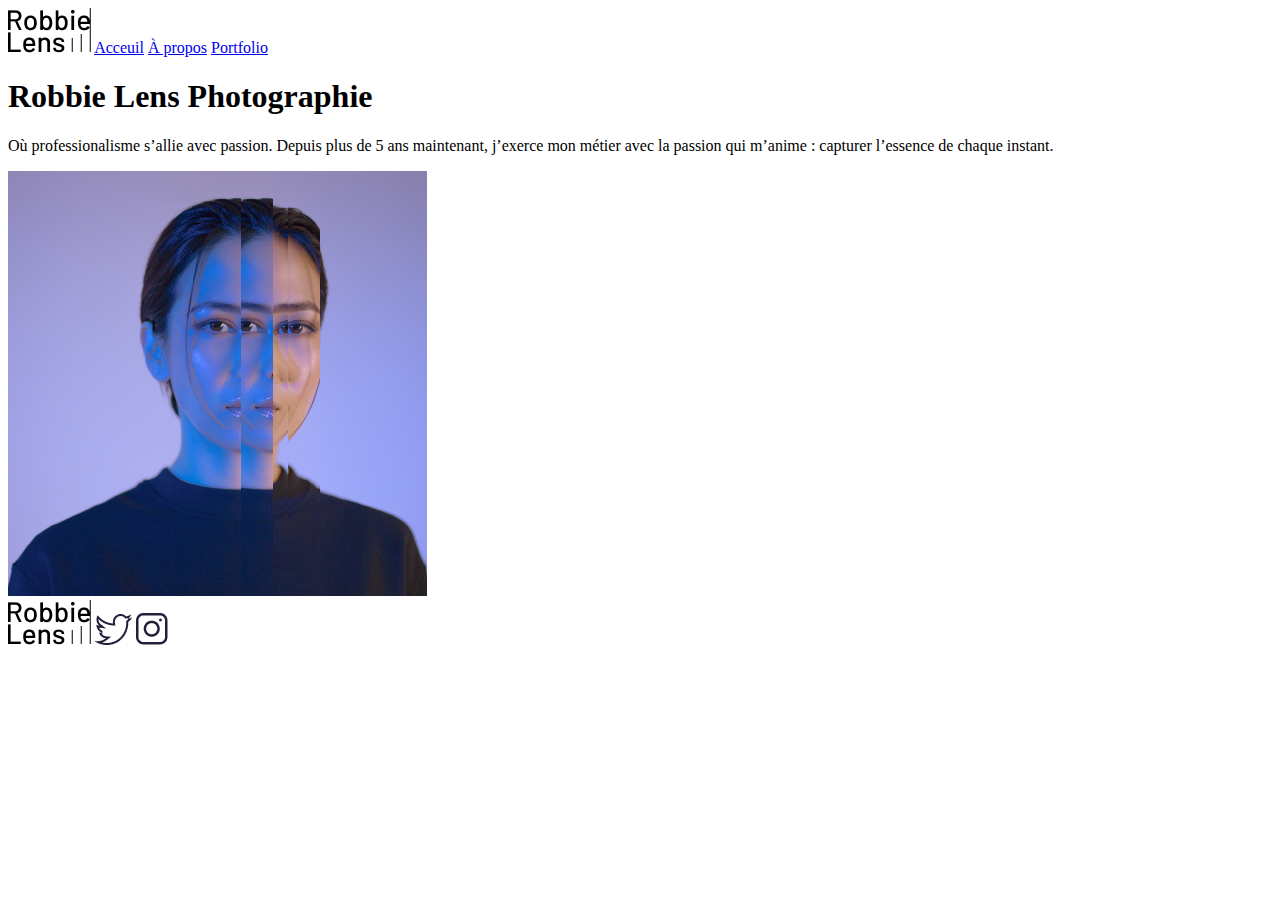
==== Cours/HTML_CSS/index.html @ 067bc3b7 "~Versioning 1.0~" ====
<!DOCTYPE html>
<html lang="fr">
<head>
    <meta charset="UTF-8">
    <meta http-equiv="X-UA-Compatible" content="IE=edge">
    <meta name="viewport" content="width=device-width, initial-scale=1.0">
    <title>Acceuil - Robbie Lens Photographie</title>
</head>
<body>

    <!-- Un commentaire easy -->
    <header>
        <a href="index.html"><img src="images/logo.png" alt="Logo"></a>
        <a href="index.html">Acceuil</a>
        <a href="a-propos.html">À propos</a>
        <a href="portfolio.html">Portfolio</a>
        <h1>Robbie Lens Photographie</h1>
        <p>Où professionalisme s’allie avec passion. Depuis plus de 5 ans maintenant, j’exerce mon métier avec la passion qui m’anime : capturer l’essence de chaque instant.</p>
        <img src="images/robbie-lens.png" alt="Photo de Robbie Lens">
    </header>
    <footer>
        <a href="index.html"><img src="images/logo.png" alt="Logo"></a>
        <a href="http://twitter.com" target="_blank"><img src="images/twitter.png" alt="Logo twitter"></a>
        <a href="http://instagram.com" target="_blank"><img src="images/instagram.png" alt="Logo instagram"></a>
    </footer>
    
</body>
</html>
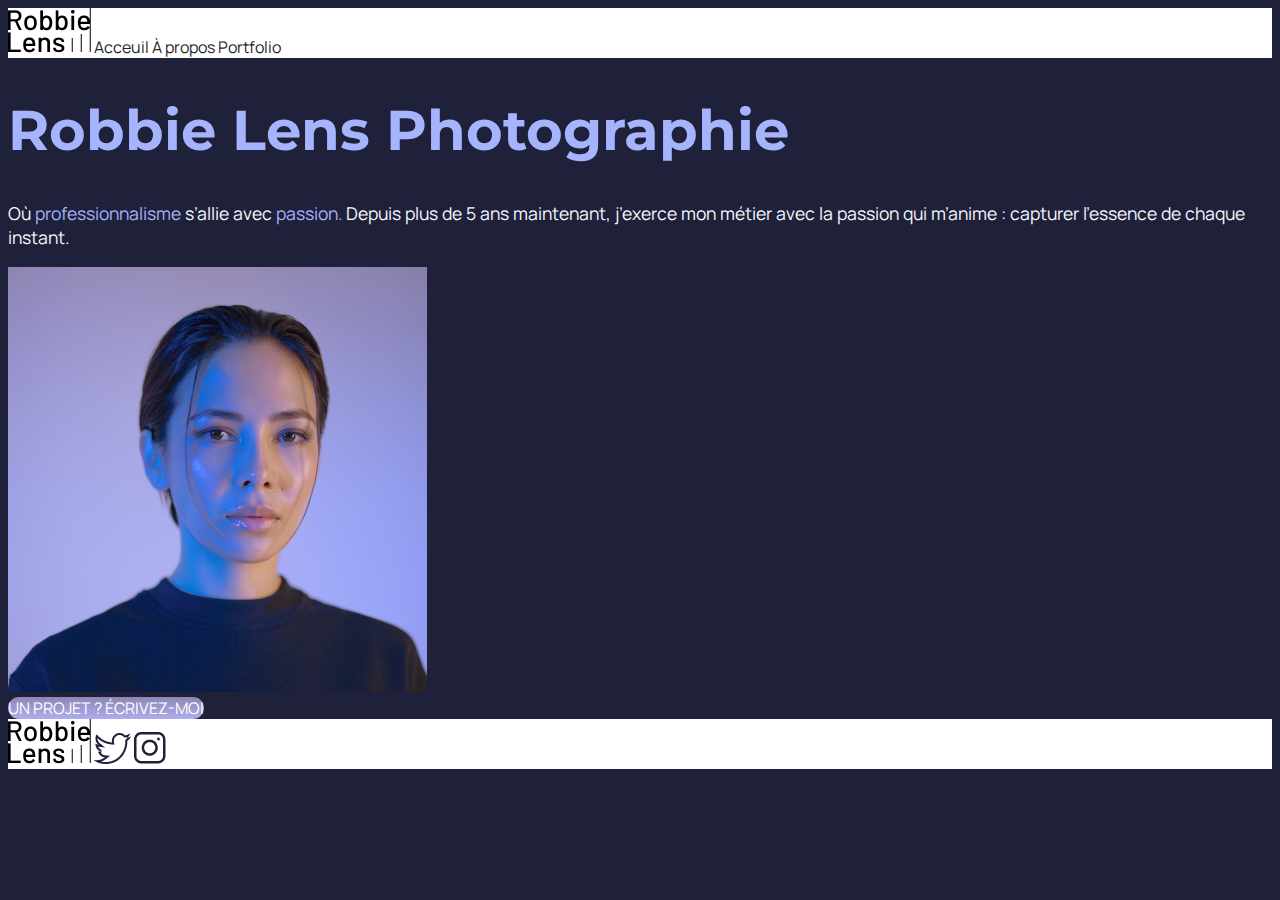
==== commit 40de11c3: "~Versioning 1.0~" ====
--- a/Cours/HTML_CSS/index.html
+++ b/Cours/HTML_CSS/index.html
@@ -4,24 +4,35 @@
     <meta charset="UTF-8">
     <meta http-equiv="X-UA-Compatible" content="IE=edge">
     <meta name="viewport" content="width=device-width, initial-scale=1.0">
+    <link rel="stylesheet" href="style.css">
+    <link rel="preconnect" href="https://fonts.googleapis.com">
+    <link rel="preconnect" href="https://fonts.gstatic.com" crossorigin>
+    <link href="https://fonts.googleapis.com/css2?family=Manrope&family=Montserrat:wght@100&display=swap" rel="stylesheet">
     <title>Acceuil - Robbie Lens Photographie</title>
 </head>
 <body>
-
+    <header>
     <!-- Un commentaire easy -->
-    <header>
-        <a href="index.html"><img src="images/logo.png" alt="Logo"></a>
-        <a href="index.html">Acceuil</a>
-        <a href="a-propos.html">À propos</a>
-        <a href="portfolio.html">Portfolio</a>
+        <div class="nav">
+            <a href="index.html"><img src="images/logo.png" alt="Logo" class="lien-icone"></a>
+            <a href="index.html">Acceuil</a>
+            <a href="a-propos.html">À propos</a>
+            <a href="portfolio.html">Portfolio</a>
+        </div>
+    </header>
         <h1>Robbie Lens Photographie</h1>
-        <p>Où professionalisme s’allie avec passion. Depuis plus de 5 ans maintenant, j’exerce mon métier avec la passion qui m’anime : capturer l’essence de chaque instant.</p>
+        <p>Où <em>professionnalisme</em> s’allie avec <em>passion.</em> Depuis plus de 5 ans maintenant, j’exerce mon métier avec la passion qui m’anime : capturer l’essence de chaque instant.</p>
         <img src="images/robbie-lens.png" alt="Photo de Robbie Lens">
-    </header>
+    <div>
+            <a href="" class="cta">UN PROJET ? ÉCRIVEZ-MOI</a>
+    </div>
     <footer>
-        <a href="index.html"><img src="images/logo.png" alt="Logo"></a>
-        <a href="http://twitter.com" target="_blank"><img src="images/twitter.png" alt="Logo twitter"></a>
-        <a href="http://instagram.com" target="_blank"><img src="images/instagram.png" alt="Logo instagram"></a>
+    <div class="footer">
+        <a href="index.html"><img src="images/logo.png" alt="Logo" class="lien-icone"></a>
+        <a href="http://twitter.com" target="_blank"><img src="images/twitter.png" alt="Logo twitter" class="lien-icone"></a>
+        <a href="http://instagram.com" target="_blank"><img src="images/instagram.png" alt="Logo instagram" class="lien-icone"></a>
+    </div>
+        
     </footer>
     
 </body>
--- a/Cours/HTML_CSS/style.css
+++ b/Cours/HTML_CSS/style.css
@@ -0,0 +1,53 @@
+body {
+    /* Ici on utilise le sélecteur body pour appliquer une police et une taille par défaut pour les éléments */
+    font-family: 'Manrope', sans-serif;
+    font-size: 1em;
+    background-color: #1F2039;
+}
+
+a{
+    color: #242424;
+    text-decoration: none;
+}
+a:hover{
+    text-decoration: underline;
+}
+
+em{
+    color: #A5B4FC;
+    font-style: normal;
+}
+h1{
+    font-size: 3.5em;
+    color: #A5B4FC;
+    font-family: 'Montserrat', sans-serif;
+}
+h2{
+    color: #F9F8FF
+}
+p, li{
+    font-size: 1.1em;
+    color: #F9F8FF;
+}
+
+.nav, .footer{
+    background-color: white;
+}
+
+.cta{
+    background: linear-gradient(#8E86B5, #ACAEED);
+    color: white;
+    border-radius: 50px;
+}
+.carre-contenu{
+    border-bottom: 1px solid #A5B4FC;
+    border-right: 1px solid #A5B4FC;
+}
+.cta:hover{
+    background: linear-gradient(#696484, #8788BA);
+    text-decoration: none;
+}
+.lien-icone:hover{
+    opacity: 0.;
+}
+
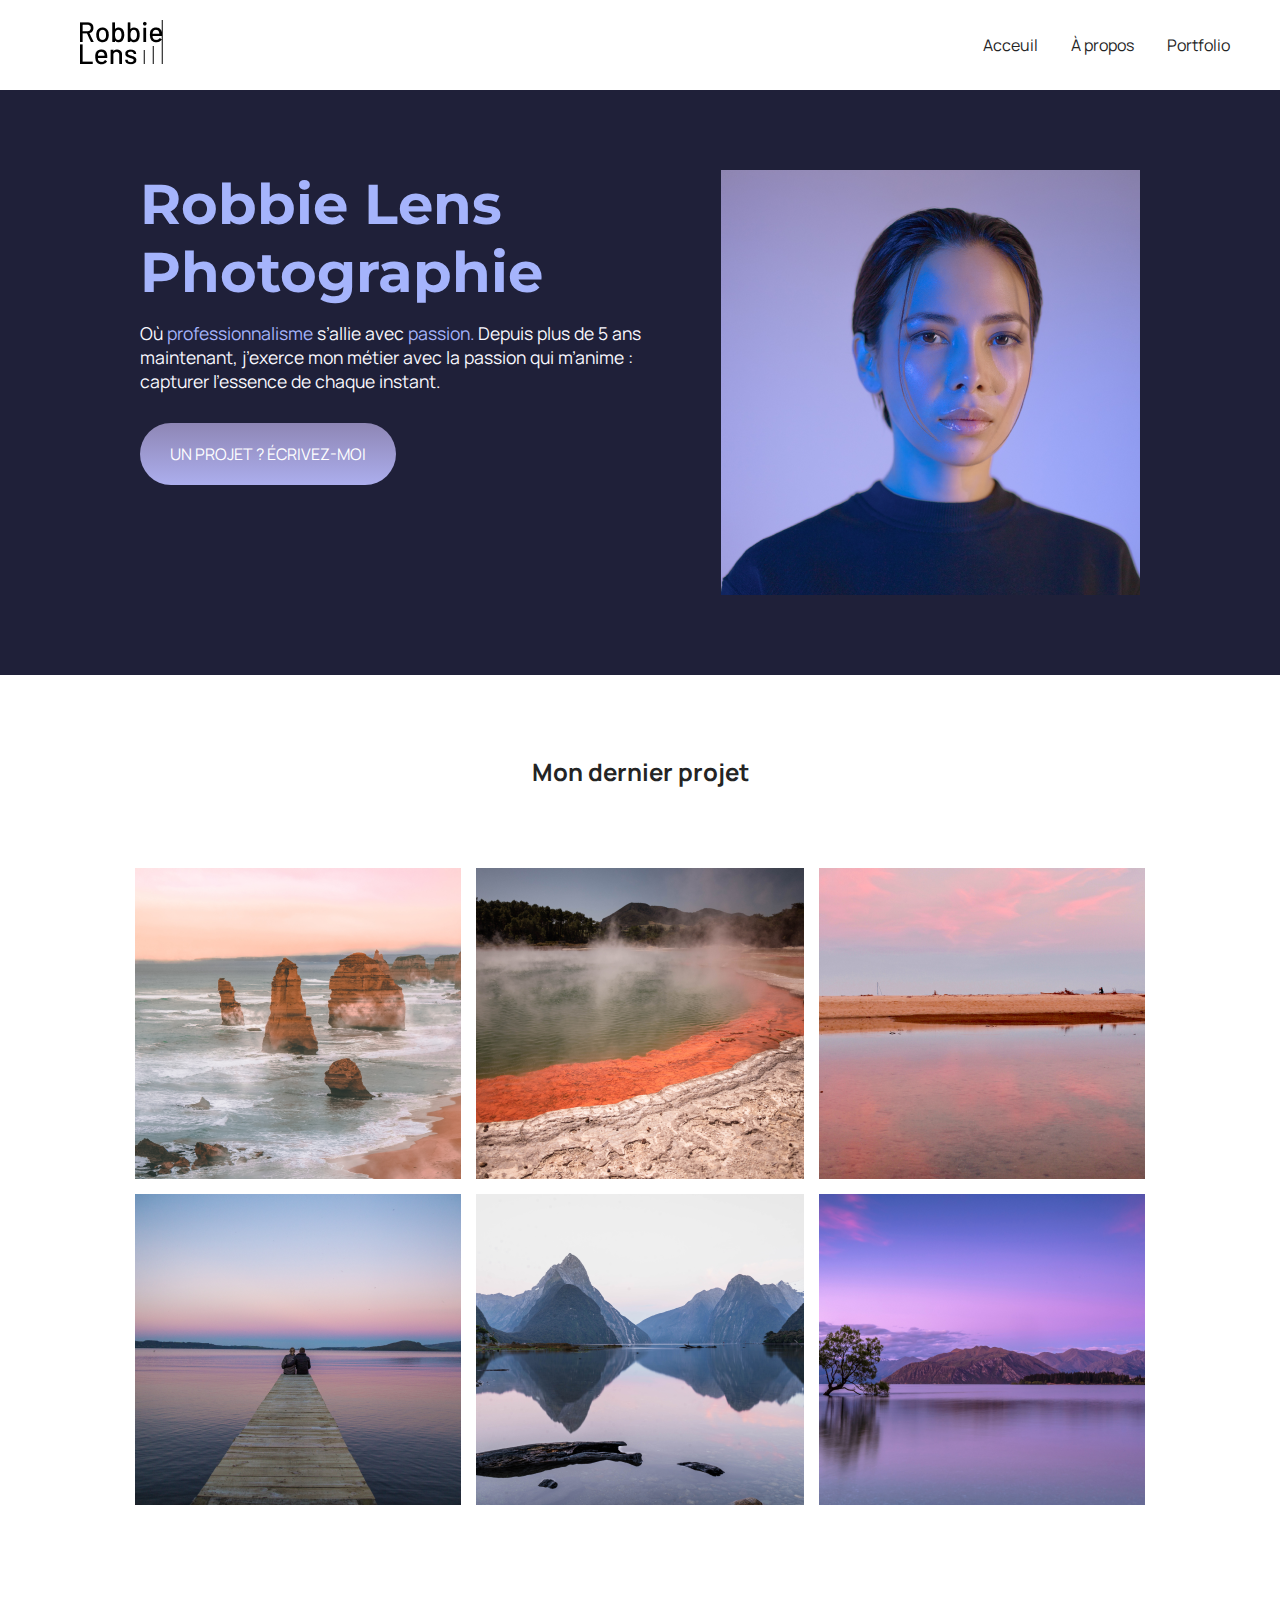
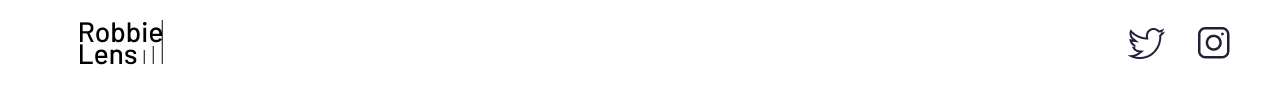
==== commit 350ba2f9: "~Versioning 1.2~" ====
--- a/Cours/HTML_CSS/index.html
+++ b/Cours/HTML_CSS/index.html
@@ -7,32 +7,49 @@
     <link rel="stylesheet" href="style.css">
     <link rel="preconnect" href="https://fonts.googleapis.com">
     <link rel="preconnect" href="https://fonts.gstatic.com" crossorigin>
-    <link href="https://fonts.googleapis.com/css2?family=Manrope&family=Montserrat:wght@100&display=swap" rel="stylesheet">
+    <link href="https://fonts.googleapis.com/css2?family=Manrope&amp;family=Montserrat&amp;display=swap" rel="stylesheet">
     <title>Acceuil - Robbie Lens Photographie</title>
 </head>
 <body>
     <header>
-    <!-- Un commentaire easy -->
-        <div class="nav">
-            <a href="index.html"><img src="images/logo.png" alt="Logo" class="lien-icone"></a>
-            <a href="index.html">Acceuil</a>
-            <a href="a-propos.html">À propos</a>
-            <a href="portfolio.html">Portfolio</a>
+        <nav>
+            <a href="index.html" class="lien-icone"><img src="images/logo.png" alt="Logo"></a>
+            <div>
+                <a href="index.html">Acceuil</a>
+                <a href="a-propos.html">À propos</a>
+                <a href="portfolio.html">Portfolio</a>
+            </div>
+        </nav>
+    </header>
+    <main>
+        <section class="acceuil-intro">
+            <div>
+                <h1>Robbie Lens Photographie</h1>
+                <p>Où <em>professionnalisme</em> s’allie avec <em>passion.</em> Depuis plus de 5 ans maintenant, j’exerce mon métier avec la passion qui m’anime : capturer l’essence de chaque instant.</p>
+                <a href="" class="cta">UN PROJET ? ÉCRIVEZ-MOI</a>
+            </div>
+            <img src="images/robbie-lens.png" alt="Photo de Robbie Lens">
+        </section>
+        <section class="acceuil-photos">
+            <h2>Mon dernier projet</h2>
+            <div>
+                <img src="images/accueil/element-1.png" alt="Photo1">
+                <img src="images/accueil/element-2.png" alt="Photo2">
+                <img src="images/accueil/element-3.png" alt="Photo3">
+            </div>
+            <div>
+                <img src="images/accueil/element-4.png" alt="Photo4">
+                <img src="images/accueil/element-5.png" alt="Photo5">
+                <img src="images/accueil/element-6.png" alt="Photo6">
+            </div>
+        </section>  
+    </main>
+    <footer>
+        <a href="index.html"><img src="images/logo.png" alt="Logo" class="lien-icone"></a>
+        <div>
+            <a href="http://twitter.com" target="_blank"><img src="images/twitter.png" alt="Logo twitter" class="lien-icone"></a>
+            <a href="http://instagram.com" target="_blank"><img src="images/instagram.png" alt="Logo instagram" class="lien-icone"></a>
         </div>
-    </header>
-        <h1>Robbie Lens Photographie</h1>
-        <p>Où <em>professionnalisme</em> s’allie avec <em>passion.</em> Depuis plus de 5 ans maintenant, j’exerce mon métier avec la passion qui m’anime : capturer l’essence de chaque instant.</p>
-        <img src="images/robbie-lens.png" alt="Photo de Robbie Lens">
-    <div>
-            <a href="" class="cta">UN PROJET ? ÉCRIVEZ-MOI</a>
-    </div>
-    <footer>
-    <div class="footer">
-        <a href="index.html"><img src="images/logo.png" alt="Logo" class="lien-icone"></a>
-        <a href="http://twitter.com" target="_blank"><img src="images/twitter.png" alt="Logo twitter" class="lien-icone"></a>
-        <a href="http://instagram.com" target="_blank"><img src="images/instagram.png" alt="Logo instagram" class="lien-icone"></a>
-    </div>
-        
     </footer>
     
 </body>
--- a/Cours/HTML_CSS/style.css
+++ b/Cours/HTML_CSS/style.css
@@ -1,10 +1,11 @@
+* {
+    margin: 0;
+}
 body {
-    /* Ici on utilise le sélecteur body pour appliquer une police et une taille par défaut pour les éléments */
     font-family: 'Manrope', sans-serif;
     font-size: 1em;
     background-color: #1F2039;
 }
-
 a{
     color: #242424;
     text-decoration: none;
@@ -12,7 +13,6 @@
 a:hover{
     text-decoration: underline;
 }
-
 em{
     color: #A5B4FC;
     font-style: normal;
@@ -23,31 +23,147 @@
     font-family: 'Montserrat', sans-serif;
 }
 h2{
-    color: #F9F8FF
+    color: #F9F8FF;
 }
 p, li{
     font-size: 1.1em;
     color: #F9F8FF;
 }
-
-.nav, .footer{
+header, footer{
     background-color: white;
+    padding: 20px 50px;
 }
-
+section{
+    padding: 80px;
+}
 .cta{
+    display: inline-block;
     background: linear-gradient(#8E86B5, #ACAEED);
     color: white;
     border-radius: 50px;
+    padding: 20px 30px;
 }
 .carre-contenu{
     border-bottom: 1px solid #A5B4FC;
     border-right: 1px solid #A5B4FC;
+    padding: 50px;
+    margin-bottom: 80px;
+}
+.carre-contenu h2{
+    margin-top: 30px;
+}
+.carre-contenu ul{
+    margin-top: 30px;
 }
 .cta:hover{
     background: linear-gradient(#696484, #8788BA);
     text-decoration: none;
 }
+.lien-icone {
+    margin-left: 30px;
+}
 .lien-icone:hover{
-    opacity: 0.;
+    opacity: 0.5;
+}
+.a-propos-main{
+    width: 50%;
+    margin: auto;
+}
+nav, footer{
+    display: flex;
+    flex-direction: row;
+    align-items: center;
+    justify-content: space-between;
+
+}
+nav a{
+    margin-left: 30px;
+}
+.acceuil-intro{
+    display: flex;
+    flex-direction: row;
+    align-items: flex-start;
+    margin: auto;
+    max-width: 1000px;
+}
+.acceuil-photos{
+    background-color: white;
+    padding: 80px;
+}
+.acceuil-photos h2{
+    color: #242424;
+    text-align: center;
+    margin-bottom: 80px;
+}
+.acceuil-photos div{
+    display: flex;
+    flex-direction: row;
+    gap: 15px;
+    justify-content: center;
+    margin-bottom: 15px;
+}
+.grid-paysage{
+    display: grid;
+    grid-template-columns: 1fr 1fr 1fr;
+    grid-template-rows: 300px 300px 300px;
+    gap: 15px;
+}
+.grid-paysage img, .grid-portrait img{
+    height: 100%;
+    width: 100%;
+    object-fit: cover;
+}
+.grid-portrait{
+    display: grid;
+    grid-template-columns: 1fr 1fr 1fr;
+    grid-template-rows: 300px 300px;
+    gap: 15px;
+}
+.portfolio-section-photos{
+    background-color: white;
+}
+.portfolio-section-photos h2{
+    color: #242424;
+    margin-bottom: 80px;
+    text-align: center;
+}
+#portrait-title{
+    padding-top: 80px;
+}
+.acceuil-intro div{
+    padding-right: 80px;
+}
+.acceuil-intro h1{
+    margin-bottom: 15px;
+}
+.acceuil-intro p{
+    margin-bottom: 30px;
+}
+.a-propos-main h1, h2{
+    text-align: center;
+}
+.carre-contenu + div{
+    text-align: center;
+}
+.lien-conteneur-photo{
+    position: relative;
+}
+.overlay{
+    position: absolute;
+    display: flex;
+    justify-content: center;
+    align-items: center;
+    top: 0;
+    left: 0;
+    right: 0;
+    bottom: 0;
+    font-size: 1.5em;
+    background-color: rgba(0, 0, 0, 0.7);
+    color: white;
+    opacity: 0;
+    transition: opacity 0.3s ease-in-out;
+}
+.overlay:hover{
+    opacity: 1;
 }
 
